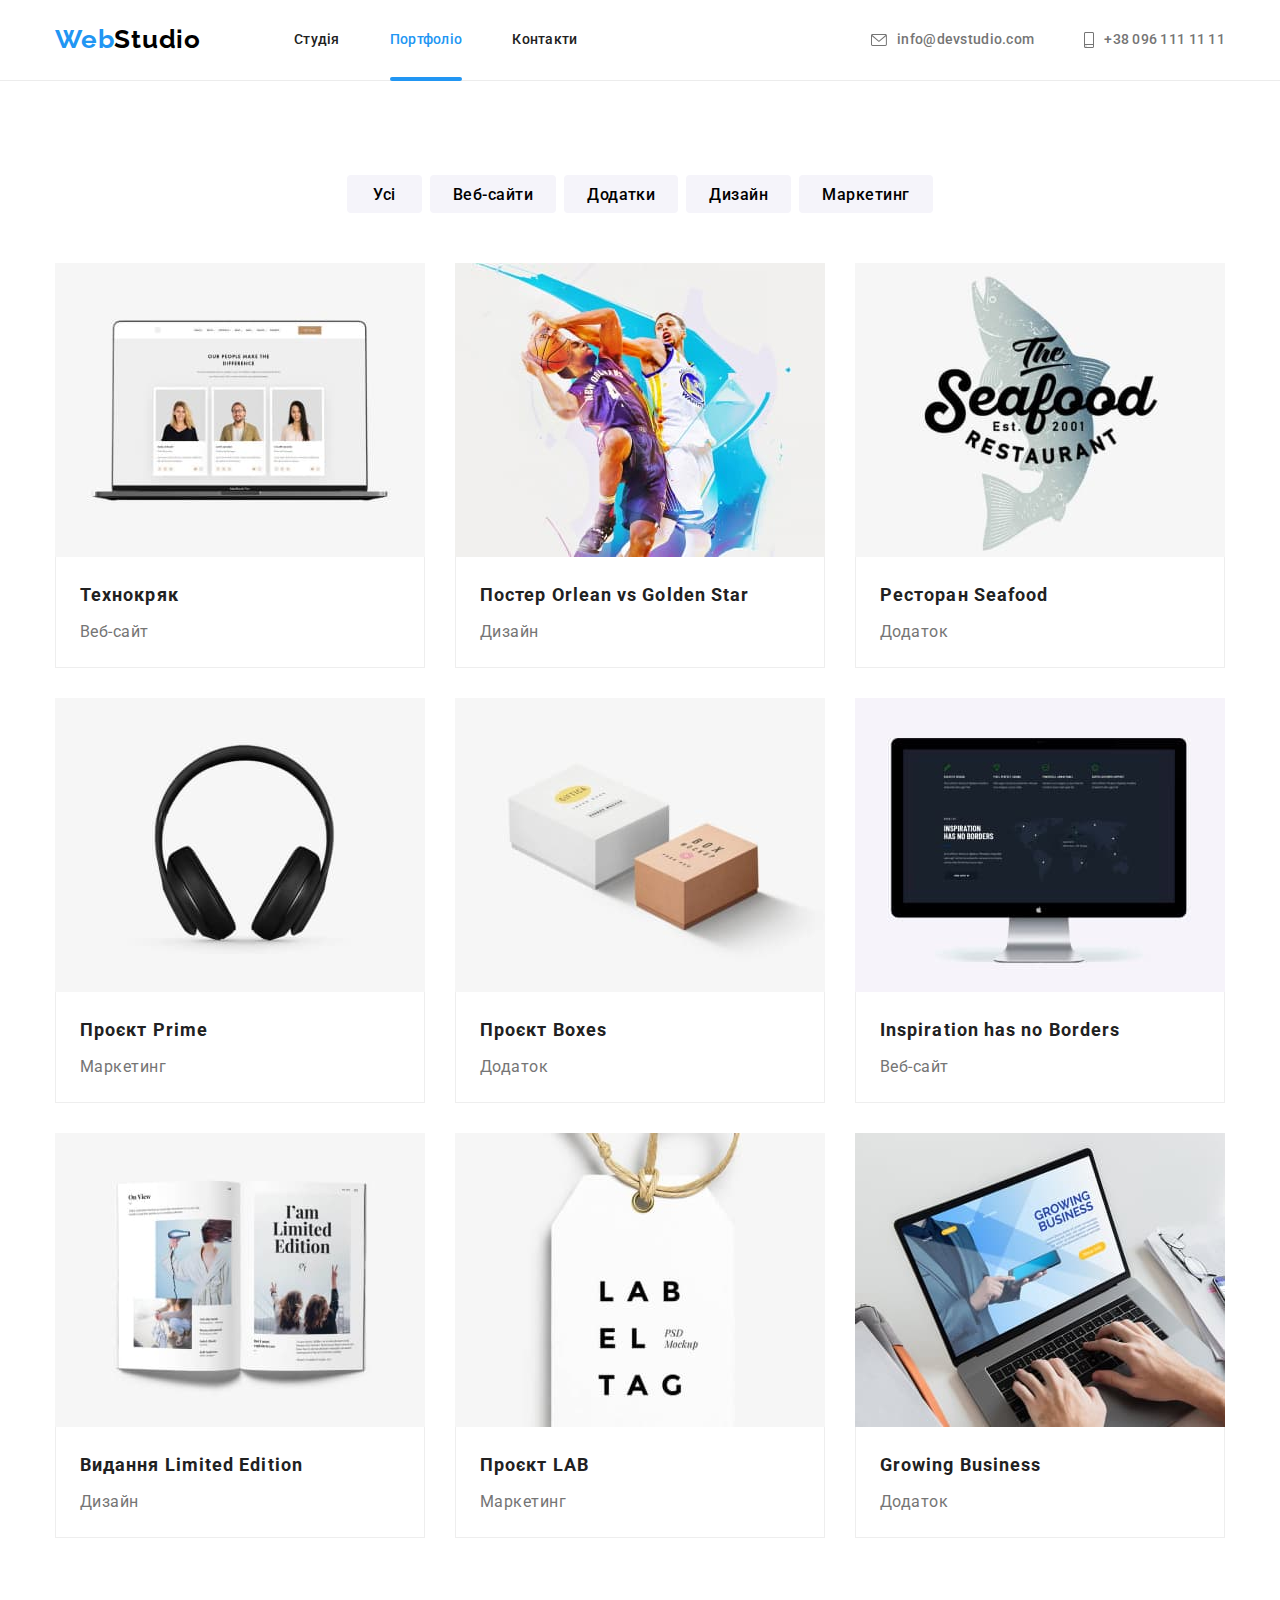
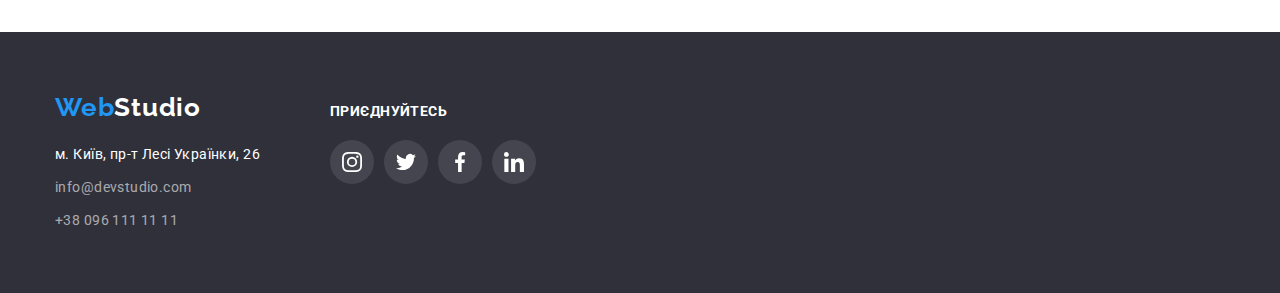
==== portfolio.html @ f7eee0b5 "start" ====
<!DOCTYPE html>
<html lang="uk">
  <head>
    <meta charset="UTF-8" />
    <meta http-equiv="X-UA-Compatible" content="IE=edge" />
    <meta name="viewport" content="width=device-width, initial-scale=1.0" />
    <title>Портфоліо</title>
    <link rel="preconnect" href="https://fonts.googleapis.com" />
    <link rel="preconnect" href="https://fonts.gstatic.com" crossorigin />
    <link
      href="https://fonts.googleapis.com/css2?family=Raleway:wght@700&family=Roboto:wght@400;500;700&display=swap"
      rel="stylesheet"
    />
    <link
      rel="stylesheet"
      href="https://cdnjs.cloudflare.com/ajax/libs/modern-normalize/1.1.0/modern-normalize.min.css"
    />
    <link rel="stylesheet" href="./css/styles.css" />
  </head>
  <body>
    <header class="main-header">
      <div class="container page-header-container">
        <nav class="site-nav">
          <a href="./index.html" class="logo head"
            ><span class="logo blue">Web</span
            ><span class="logo black">Studio</span></a
          >
          <ul class="site-nav list">
            <li class="list">
              <a href="./index.html" class="link">Студія</a>
            </li>
            <li class="list">
              <a href="./portfolio.html" class="link current">Портфоліо</a>
            </li>
            <li class="list"><a href="" class="link">Контакти</a></li>
          </ul>
        </nav>
        <ul class="contacts-nav list">
          <li class="mail list">
            <a class="link" href="mailto:info@devstudio.com">
              <svg class="contact-icon-item" width="16" height="12">
                <use href="./images/icons.svg#icon-envelope"></use></svg>info@devstudio.com</a>
          </li>
          <li class="tel list">
            <a class="link" href="tel:+380961111111">
              <svg class="contact-icon-item" width="10" height="16">
                <use href="./images/icons.svg#icon-smartphone"></use></svg>+38 096 111 11 11</a>
          </li>
        </ul>
      </div>
    </header>
    <main>
      <section class="main-section section">
        <div class="container">
          <h1 class="visually-hidden">Наше портфоліо</h1>
          <ul class="works-menu">
            <li class="menu-item">
              <button class="menu-btn ordinary" type="button">Усі</button>
            </li>
            <li class="menu-item">
              <button class="menu-btn" type="button">Веб-сайти</button>
            </li>
            <li class="menu-item">
              <button class="menu-btn" type="button">Додатки</button>
            </li>
            <li class="menu-item">
              <button class="menu-btn" type="button">Дизайн</button>
            </li>
            <li class="menu-item">
              <button class="menu-btn" type="button">Маркетинг</button>
            </li>
          </ul>
        </div>
        <div class="container">
          <ul class="works-content">
            <li class="work-content-item">
              <a href="#" class="work-content link">
              <div class="work-img-wrapper"><img
                class="work-picture"
                src="./images/p1.jpg"
                alt="ноутбук"
                width="370"
                height="294"
              />
              <p class="overlay">Ресурс пропонує комплексні пропозиції з різним рівнем функціоналу та сервісів. Все це дозволить відвідувачу отримати вичерпні відомості про компанію чи приватну особу.</p>
              </div>
              <div class="text-block">
                <h2 class="portfolio title">Технокряк</h2>
                <p class="text">Веб-сайт</p>
              </div>
            </a>
            </li>
            <li class="work-content-item">
              <a href="#" class="work-content link">
              <div class="work-img-wrapper"><img
                class="work-picture"
                src="./images/p2.jpg"
                alt="два баскетболісти з мячем"
                width="370"
                height="294"
              />
              <p class="overlay">Ресурс пропонує комплексні пропозиції з різним рівнем функціоналу та сервісів. Все це дозволить відвідувачу отримати вичерпні відомості про компанію чи приватну особу.</p>
              </div>
              <div class="text-block">
                <h2 class="portfolio title">
                  Постер <span lang="en">Orlean vs Golden Star</span>
                </h2>
                <p class="text">Дизайн</p>
              </div>
              </a>
            </li>
            <li class="work-content-item">
              <a href="#" class="work-content link">
              <div class="work-img-wrapper"><img
                class="work-picture"
                src="./images/p3.jpg"
                alt="лого ресторану"
                width="370"
                height="294"
              />
              <p class="overlay">Ресурс пропонує комплексні пропозиції з різним рівнем функціоналу та сервісів. Все це дозволить відвідувачу отримати вичерпні відомості про компанію чи приватну особу.</p>
              </div>
              <div class="text-block">
                <h2 class="portfolio title">
                  Ресторан <span lang="en">Seafood</span>
                </h2>
                <p class="text">Додаток</p>
              </div>
              </a>
            </li>
            <li class="work-content-item">
              <a href="#" class="work-content link">
              <div class="work-img-wrapper"><img
                class="work-picture"
                src="./images/p4.jpg"
                alt="навушники"
                width="370"
                height="294"
              />
              <p class="overlay">Ресурс пропонує комплексні пропозиції з різним рівнем функціоналу та сервісів. Все це дозволить відвідувачу отримати вичерпні відомості про компанію чи приватну особу.</p>
              </div>
              <div class="text-block">
                <h2 class="portfolio title">
                  Проєкт <span lang="en">Prime</span>
                </h2>
                <p class="text">Маркетинг</p>
              </div>
              </a>
            </li>
            <li class="work-content-item">
              <a href="#" class="work-content link">
              <div class="work-img-wrapper"><img
                class="work-picture"
                src="./images/p5.jpg"
                alt="дві коробки"
                width="370"
                height="294"
              />
              <p class="overlay">Ресурс пропонує комплексні пропозиції з різним рівнем функціоналу та сервісів. Все це дозволить відвідувачу отримати вичерпні відомості про компанію чи приватну особу.</p>
              </div>
              <div class="text-block">
                <h2 class="portfolio title">
                  Проєкт <span lang="en">Boxes</span>
                </h2>
                <p class="text">Додаток</p>
              </div>
              </a>
            </li>
            <li class="work-content-item">
              <a href="#" class="work-content link">
              <div class="work-img-wrapper"><img
                class="work-picture"
                src="./images/p6.jpg"
                alt="компютер єпл"
                width="370"
                height="294"
              />
              <p class="overlay">Ресурс пропонує комплексні пропозиції з різним рівнем функціоналу та сервісів. Все це дозволить відвідувачу отримати вичерпні відомості про компанію чи приватну особу.</p>
              </div>
              <div class="text-block">
                <h2 class="portfolio title" lang="en">
                  Inspiration has no Borders
                </h2>
                <p class="text">Веб-сайт</p>
              </div>
              </a>
            </li>
            <li class="work-content-item">
              <a href="#" class="work-content link">
              <div class="work-img-wrapper"><img
                class="work-picture"
                src="./images/p7.jpg"
                alt="розгонута книга"
                width="370"
                height="294"
              />
              <p class="overlay">Ресурс пропонує комплексні пропозиції з різним рівнем функціоналу та сервісів. Все це дозволить відвідувачу отримати вичерпні відомості про компанію чи приватну особу.</p>
              </div>
              <div class="text-block">
                <h2 class="portfolio title">
                  Видання <span lang="en">Limited Edition</span>
                </h2>
                <p class="text">Дизайн</p>
              </div>
              </a>
            </li>
            <li class="work-content-item">
              <a href="#" class="work-content link">
              <div class="work-img-wrapper"><img
                class="work-picture"
                src="./images/p8.jpg"
                alt="бірка з лейблом"
                width="370"
                height="294"
              />
              <p class="overlay">Ресурс пропонує комплексні пропозиції з різним рівнем функціоналу та сервісів. Все це дозволить відвідувачу отримати вичерпні відомості про компанію чи приватну особу.</p>
              </div>
              <div class="text-block">
                <h2 class="portfolio title">
                  Проєкт <span lang="en">LAB</span>
                </h2>
                <p class="text">Маркетинг</p>
              </div>
              </a>
            </li>
            <li class="work-content-item">
              <a href="#" class="work-content link">
              <div class="work-img-wrapper"><img
                class="work-picture"
                src="./images/p9.jpg"
                alt="ноутбук на якому печатають"
                width="370"
                height="294"
              />
              <p class="overlay">Ресурс пропонує комплексні пропозиції з різним рівнем функціоналу та сервісів. Все це дозволить відвідувачу отримати вичерпні відомості про компанію чи приватну особу.</p>
              </div>
              <div class="text-block">
                <h2 class="portfolio title" lang="en">Growing Business</h2>
                <p class="text">Додаток</p>
              </div>
              </a>
            </li>
          </ul>
        </div>
      </section>
    </main>
    <footer class="footer-section">
      <div class="container page-footer-container">
        <div class="footer-navigation">
        <div class="logo footer">
          <a href="./index.html" class="logo">
            <span class="logo blue">Web</span
            ><span class="logo white">Studio</span></a
          >
        </div>
        <address class="adress-nav">
          <ul class="adress-nav-list">
            <li class="adress list">
              <a
                class="adress link"
                href="https://goo.gl/maps/CPtrU1FHBa2aNyZL9"
                target="_blank"
                rel="noopener noreferrer nofollow"
                >м. Київ, пр-т Лесі Українки, 26</a
              >
            </li>
            <li class="mail list-footer">
              <a class="link" href="mailto:info@devstudio.com"
                >info@devstudio.com</a
              >
            </li>
            <li class="tel list">
              <a class="link" href="tel:+380961111111">+38 096 111 11 11</a>
            </li>
          </ul>
        </address>
        </div>
        <div class="footer-social-thumb">
            <p class="footer-suptitle">Приєднуйтесь</p>
            <ul class="footer-social list">
              <li class="footer-social-item">
                <a href="#" class="footer-social link">
                  <svg width="20" height="20" class="footer-social-icon">
                    <use href="./images/icons.svg#icon-instagram"></use>
                  </svg>
                </a>
              </li>
              <li class="footer-social-item">
                <a href="#" class="footer-social link">
                  <svg width="20" height="20" class="footer-social-icon">
                    <use href="./images/icons.svg#icon-twitter"></use>
                  </svg>
                </a>
              </li>
              <li class="footer-social-item">
                <a href="#" class="footer-social link">
                  <svg width="20" height="20" class="footer-social-icon">
                    <use href="./images/icons.svg#icon-facebook"></use>
                  </svg>
                </a>
              </li>
              <li class="footer-social-item">
                <a href="#" class="footer-social link">
                  <svg width="20" height="20" class="footer-social-icon">
                    <use href="./images/icons.svg#icon-linkedin"></use>
                  </svg>
                </a>
              </li>
            </ul>
          </div>
      </div>
    </footer>
  </body>
</html>
---- css/styles.css ----
:root {
    --primary-font: 'Roboto', sans-serif;
    --logo-font: 'Raleway', sans-serif;
    --secondaty-bg-color: #F5F4FA;
    --primary-bg-color: #FFFFFF;
    --primary-dark-color:#2F303A;
    --primery-accent-color: #2196F3;
    --title-text-color: #212121;
    --primary-text-color: #757575;
    --transition-dur-and-func: 250ms cubic-bezier(0.4, 0, 0.2, 1);
}

h1,
h2,
h3,
h4,
p {
    margin-top: 0;
    margin-bottom: 0;
}

ul, ol {
    margin-top: 0;
    margin-bottom: 0;
    padding-left: 0;
}

img {
    display: block;
    max-width: 100%;
    height: auto;
}

body {
    background-color: var(--primary-bg-color);
    color: var(--primary-text-color);
    font-family: var(--primary-font);
    letter-spacing: 0.03em;
}
.section {
    padding-top: 94px;
    padding-bottom: 94px;
}
.title {
    color: var(--title-text-color);
}
.logo {
text-decoration: none;
font-family: var(--logo-font);
font-weight: 700;
font-size: 26px;
line-height: 1.19;
letter-spacing: 0.03em;
}

.logo.head {
    margin-right: 93px;
    padding-top: 24px;
    padding-bottom: 25px;
}
.visually-hidden {
    position: absolute;
    white-space: nowrap;
    width: 1px;
    height: 1px;
    overflow: hidden;
    border: 0;
    padding: 0;
    clip: rect(0 0 0 0);
    clip-path: inset(50%);
    margin: -1px;
}
/* =====Header===== */
.container {
    margin-left: auto;
    margin-right: auto;
    width: 1200px;
    padding-left: 15px;
    padding-right: 15px;
}

.page-header-container {
    display: flex;
    align-items: center;
    justify-content: space-between;
}

.site-nav {
    display: flex;
    align-items: center;
}

.logo .blue {
    color: var(--primery-accent-color);
}
.logo .black {
    color: #000000;
}

.link {
    text-decoration: none;
}
.title {
    margin-bottom: 10px;
}

.logo .white {
    color: var(--primary-bg-color);
}
.main-header {
    background-color: var(--primary-bg-color);
    border-bottom: 1px solid #ECECEC;
}
.list {
    list-style: none;
}
.link {
    color: var(--primary-text-color);
    text-decoration: none;
    cursor: pointer;
    transition: color var(--transition-dur-and-func);
}

.link.current::after {
    content: "";
    display: block;
    position: absolute;
    left: 0;
    bottom: -1px;
    width: 100%;
    height: 4px;
    border-radius: 2px;
    background-color: var(--primery-accent-color);
}


.site-nav.list {
    display: flex;
    column-gap: 50px;
    margin-right: auto;
}

.contact-icon-item {
    align-items: center;
    justify-content: center;
    margin-right: 10px;
    fill: currentColor;
    transition: fill var(--transition-dur-and-func);
}


.mail.list {
    margin-right: 50px;
}
.site-nav .link {
    position: relative;

    display: block;
    padding-top: 32px;
    padding-bottom: 32px;

    font-family: var(--primary-font);
    font-weight: 500;
    font-size: 14px;
    line-height: 1.14;
    letter-spacing: 0.02em;
    color: var(--title-text-color);
    transition: color var(--transition-dur-and-func);
}
.contacts-nav.list {
    display: flex;
    color: var(--primary-text-color);
    font-weight: 500;
    font-size: 14px;
    line-height: 1.14;
    letter-spacing: 0.02em;
}

.site-nav .link:focus,
.site-nav .link:hover,
.site-nav .link:active {
    color: var(--primery-accent-color);

}
.site-nav .link.current {
    color: var(--primery-accent-color);
}
.contacts-nav .link:focus,
.contacts-nav .link:hover {
    color: var(--primery-accent-color);
}
.contacts-nav .link {
    display: flex;
    align-items: center;
    justify-content: center;
    padding-top: 32px;
    padding-bottom: 32px;
    color: var(--primary-text-color);
    transition: color var(--transition-dur-and-func);
}
/* ======Hero====== */
.hero {
    height: 600px;
    max-width: 1600px;
    background-color: #C4C4C4;
    text-align: center;
    background-image: linear-gradient(to right, rgba(47, 48, 58, 0.4), rgba(47, 48, 58, 0.4)),
     url(../images/heroimg.jpg);
    background-position: center;
    background-repeat: no-repeat;
    background-size: cover;
}
.hero.section {
    margin-left: auto;
    margin-right: auto;
    padding-top: 200px;
    padding-bottom: 200px;
}
.hero-title {
    width: 696px;
    margin-left: auto;
    margin-right: auto;
    margin-bottom: 30px;
    font-family: var(--primary-font);
    font-weight: 900;
    font-size: 44px;
    line-height: 1.36;
    letter-spacing: 0.06em;
    text-transform: uppercase;

    color: var(--primary-bg-color);
}
.model-open-btn {
    display: inline-block;
    min-width: 216px;
    padding: 10px 32px;
    border-radius: 4px;
    border: 0px solid transparent;
    background-color: var(--primery-accent-color);
    color: var(--primary-bg-color);
    box-shadow: 0px 4px 4px
     rgba(0, 0, 0, 0.15);

    font-family: inherit; 
    font-weight: 700;
    font-size: 15px;
    line-height: 1.88;
    letter-spacing: 0.06em;
    cursor: pointer;

    transition: background-color var(--transition-dur-and-func),
     box-shadow var(--transition-dur-and-func);
}
.model-open-btn:hover,
.model-open-btn:focus {
    background-color:#188CE8 ;
}

/* =====main===== */

.features.list {
    display: flex;
    column-gap: 30px;
}

.features-item {
    flex-basis: calc((100% - 90px) / 4);
}

.thumb {
    display: flex;
    align-items: center;
    justify-content: center;
    width: 270px;
    height: 120px;
    margin-bottom: 30px;
    background-color: var(--secondaty-bg-color);
}

.features-title {
    margin-bottom: 10px;
    font-family: var(--primary-font);
    font-weight: 700;
    font-size: 14px;
    line-height: 1.14;
    text-transform: uppercase;
    color: var(--title-text-color);
}
.features-item.text {
    font-weight: 400;
    font-size: 14px;
    line-height: 1.71;
    color: var(--primary-text-color);
}

.working.list {
display: flex;
gap: 30px;
flex-wrap: wrap;
}

.working-wrapper {
    position: relative;
}

.working-wrapper-overlay {
    position: absolute;
    display: flex;
    left: 0;
    bottom: 0;
    width: 100%;
    height: 70px;
    align-items: center;
    justify-content: center;

    font-family: var(--primary-font);
    font-weight: 700;
    font-size: 14px;
    line-height: 1.14;
    letter-spacing: 0.03em;
    text-transform: uppercase;
    color: var(--primary-bg-color);
    background-color: rgba(47, 48, 58, 0.8);
}

.working-title {
    margin-right: auto;
    margin-left: auto;
    margin-bottom: 50px;
    font-weight: 700;
    font-size: 36px;
    line-height: 1.17;
    text-align: center;
    color:var(--title-text-color)
}

.working-section {
    padding-top: 0px;
}
.team-title {
    margin-bottom: 50px;
    font-weight: 700;
    font-size: 36px;
    line-height: 1.17;
    text-align: center;
    color: var(--title-text-color);
}
.team-item.title {
    font-weight: 500;
    font-size: 16px;
    line-height: 1.19;
    text-align: center;   
}
.team-section {
    background-color: var(--secondaty-bg-color);
}
.team.list {
    display: flex;
    flex-wrap: wrap;
    gap: 30px;
}

.foto-team-card {
    margin-bottom: 30px;
}
.team-item.list {
    display: block;
    background-color: var(--primary-bg-color);
    box-shadow: 0px 1px 3px rgba(0, 0, 0, 0.12),
     0px 1px 1px rgba(0, 0, 0, 0.14),
      0px 2px 1px rgba(0, 0, 0, 0.2);
    border-radius: 0px 0px 4px 4px;
}
.team-item-text {
    margin-bottom: 16px;
    font-weight: 400;
    font-size: 16px;
    line-height: 1.19;
    text-align: center;
}

.social-link-list {
    display: flex;
    align-items: center;
    justify-content: center;
    column-gap: 10px;
    margin-bottom: 30px;
}

.social-list {
    display: flex;
    align-items: center;
    justify-content: center;
    width: 44px;
    height: 44px;
    border-radius: 50%;
    color: #AFB1B8;
    background-color: var(--primary-bg-color);
    transition: background-color var(--transition-dur-and-func);
}

.social-link-icon {
    fill: currentColor;
    transition: fill var(--transition-dur-and-func);
}
.social-list:hover,
.social-list:focus {
    background-color: var(--primery-accent-color);
}
.social-list:hover .social-link-icon,
.social-list:focus .social-link-icon {
    fill: var(--primary-bg-color);
}

/* =======clients======= */
.clients-title {
    font-weight: 700;
    font-size: 36px;
    line-height: 1.16;
    text-align: center;
    letter-spacing: 0.03em;
    color: var(--title-text-color);
    margin-bottom: 50px;
}

.clients-logo {
    display: flex;
    align-items: center;
    justify-content: center;
    gap: 30px;
}
.client-logo-item {
    display: flex;
    align-items: center;
    justify-content: center;
    width: 170px;
    height: 92px;
    border: 1px solid #AFB1B8;
    border-radius: 4px;
    transition: border-color var(--transition-dur-and-func);
}

.client.link {
    display: flex;
    align-items: center;
    justify-content: center;
    width: 100%;
    height: 100%;
    color: #AFB1B8;
    fill: currentColor;
    transition: fill var(--transition-dur-and-func);
}
.client-logo-item:hover,
.client-logo-item:focus {
    border-color: var(--primery-accent-color);
}

.client.link:hover,
.client.link:focus {
    fill: var(--primery-accent-color);
}


/* =======footer======= */

.logo.footer {
    display: block;
    margin-right: auto;
    margin-bottom: 20px;
}

.adress-nav-list {
    margin-right: auto;
}

.adress.list {
    margin-bottom: 9px;
}

.mail.list-footer {
    list-style: none;
    margin-bottom: 9px;
}
.footer-section {
    padding-top: 60px;
    padding-bottom: 60px;
    background-color: var(--primary-dark-color);
}
.adress-nav-list .link {
    text-decoration: none;
    font-style: normal;
    font-weight: 400;
    font-size: 14px;
    line-height: 1.71;
    letter-spacing: 0.03em;
    color: rgba(255, 255, 255, 0.6);
    transition: color var(--transition-dur-and-func);

}

.adress .link {
    font-style: normal;
    font-weight: 400;
    font-size: 14px;
    line-height: 1.71;
    letter-spacing: 0.03em;
    color: var(--primary-bg-color);
    transition: color var(--transition-dur-and-func);
    
}

.adress-nav-list .link:hover,
.adress-nav-list .link:focus {
    color: var(--primery-accent-color);
}

    /*=========Portfolio========  */
    .portfolio.title {
        margin-bottom: 4px;
    }
    .works-menu {
        justify-content: center;
        column-gap: 8px;
        margin-right: auto;
        margin-bottom: 50px;
        margin-left: auto;
    }
    .works-menu,
    .works-content {
        display: flex;
        list-style: none;
    }

    .works-menu .menu-btn.ordinary {
        padding: 6px 25px;
    }
    .works-menu .menu-btn {
        max-height: 38px;
        padding: 6px 22px;
        border: 1px solid transparent;
        border-radius: 4px;

        font-family: var(--primary-font);
        font-weight: 500;
        font-size: 16px;
        line-height: 1.62;
        letter-spacing: 0.03em;
        background-color: var(--secondaty-bg-color);

        transition: color var(--transition-dur-and-func),
        background-color var(--transition-dur-and-func),
        box-shadow var(--transition-dur-and-func);
    }
    .menu-btn:hover,
    .menu-btn:focus {
        color: var(--primary-bg-color);
        background-color: var(--primery-accent-color);
        box-shadow: 0px 3px 1px rgba(0, 0, 0, 0.1),
            0px 1px 2px rgba(0, 0, 0, 0.08),
            0px 2px 2px rgba(0, 0, 0, 0.12);
        cursor: pointer;
    }

    .work-content.link {
        display: block;
        width: 294px;
        width: 370px;
        transition: box-shadow var(--transition-dur-and-func);
    }
    .work-content.link:hover,
    .work-content.link:focus {
        box-shadow: 0px 1px 1px rgba(0, 0, 0, 0.12),
            0px 4px 4px rgba(0, 0, 0, 0.06),
            1px 4px 6px rgba(0, 0, 0, 0.16);
    }

    .works-content {
        flex-wrap: wrap;
        gap: 30px;
    }
    .work-content-item {
        flex-basis: calc((100% - 60px) / 3);
    }

    .work-content-item .title {
            font-weight: 700;
            font-size: 18px;
            line-height: 2;
            letter-spacing: 0.06em;
    }
    .work-content-item .text {
        font-weight: 400;
        font-size: 16px;
        line-height: 1.88;
    }

    .work-img-wrapper {
        position: relative;
        overflow: hidden;
    }

    .overlay {
        position: absolute;
        top: 0;
        left: 0;
        width: 100%;
        height: 100%;
        padding: 63px 24px;
        overflow: auto;

        font-family: var(--primary-font);
        font-weight: 400;
        font-size: 18px;
        line-height: 1.55;
        letter-spacing: 0.03em;
        color: var(--primary-bg-color);
        background-color: rgba(33, 150, 243, 0.9);
        
        transform: translateY(101%);
        transition: transform var(--transition-dur-and-func);
    }

    .work-content.link:hover .overlay,
    .work-content.link:focus .overlay {
        transform: translateY(0%);
    }

    .text-block {
        padding: 20px 24px;
        border: 1px solid #EEEEEE;
        border-top: 0;
    }

    .page-footer-container {
        display: flex;
        align-items: baseline;
    }
    .footer-navigation {
        margin-right: 70px;
    }

    .footer-social.list {
        display: flex;
        column-gap: 10px;
    }

    .footer-suptitle {
        margin-bottom: 20px;
        font-weight: 700;
        font-size: 14px;
        line-height: 1.14;
        letter-spacing: 0.03em;
        text-transform: uppercase;  
        color: var(--primary-bg-color);
    }

    .footer-social.link {
        display: flex;
        align-items: center;
        justify-content: center;
        width: 44px;
        height: 44px;
        padding: 12px;
        fill: var(--primary-bg-color);
        background: rgba(255, 255, 255, 0.1);
        border-radius: 50%;

        transition: background-color var(--transition-dur-and-func);
    }

    .footer-social.link:hover,
    .footer-social.link:focus {
        background-color: var(--primery-accent-color);
    }

    .backdrop {
        position: fixed;
        top: 0;
        left: 0;
        z-index: 100;
        width: 100%;
        height: 100%;
        background-color: rgba(0, 0, 0, 0.2);

        transition: opacity var(--transition-dur-and-func), visibility var(--transition-dur-and-func);
    }

    .backdrop.is-hidden {
        visibility: hidden;
        opacity: 0;
        pointer-events: none;
    }

    .modal {
        position: absolute;
        top: 50%;
        left: 50%;
        transform: translate( -50%, -50%);
        width: 528px;
        height: 581px;
        background-color: var(--primary-bg-color);
    }

    .modal-close-btn {
        position: absolute;
        top: 8px;
        right: 8px;
        display: flex;
        align-items: center;
        justify-content: center;
        width: 30px;
        height: 30px;
        border: 1px solid rgba(0, 0, 0, 0.1);
        background-color: var(--primary-bg-color);
        border-radius: 50%;
        padding: 0;
        cursor: pointer;
    }
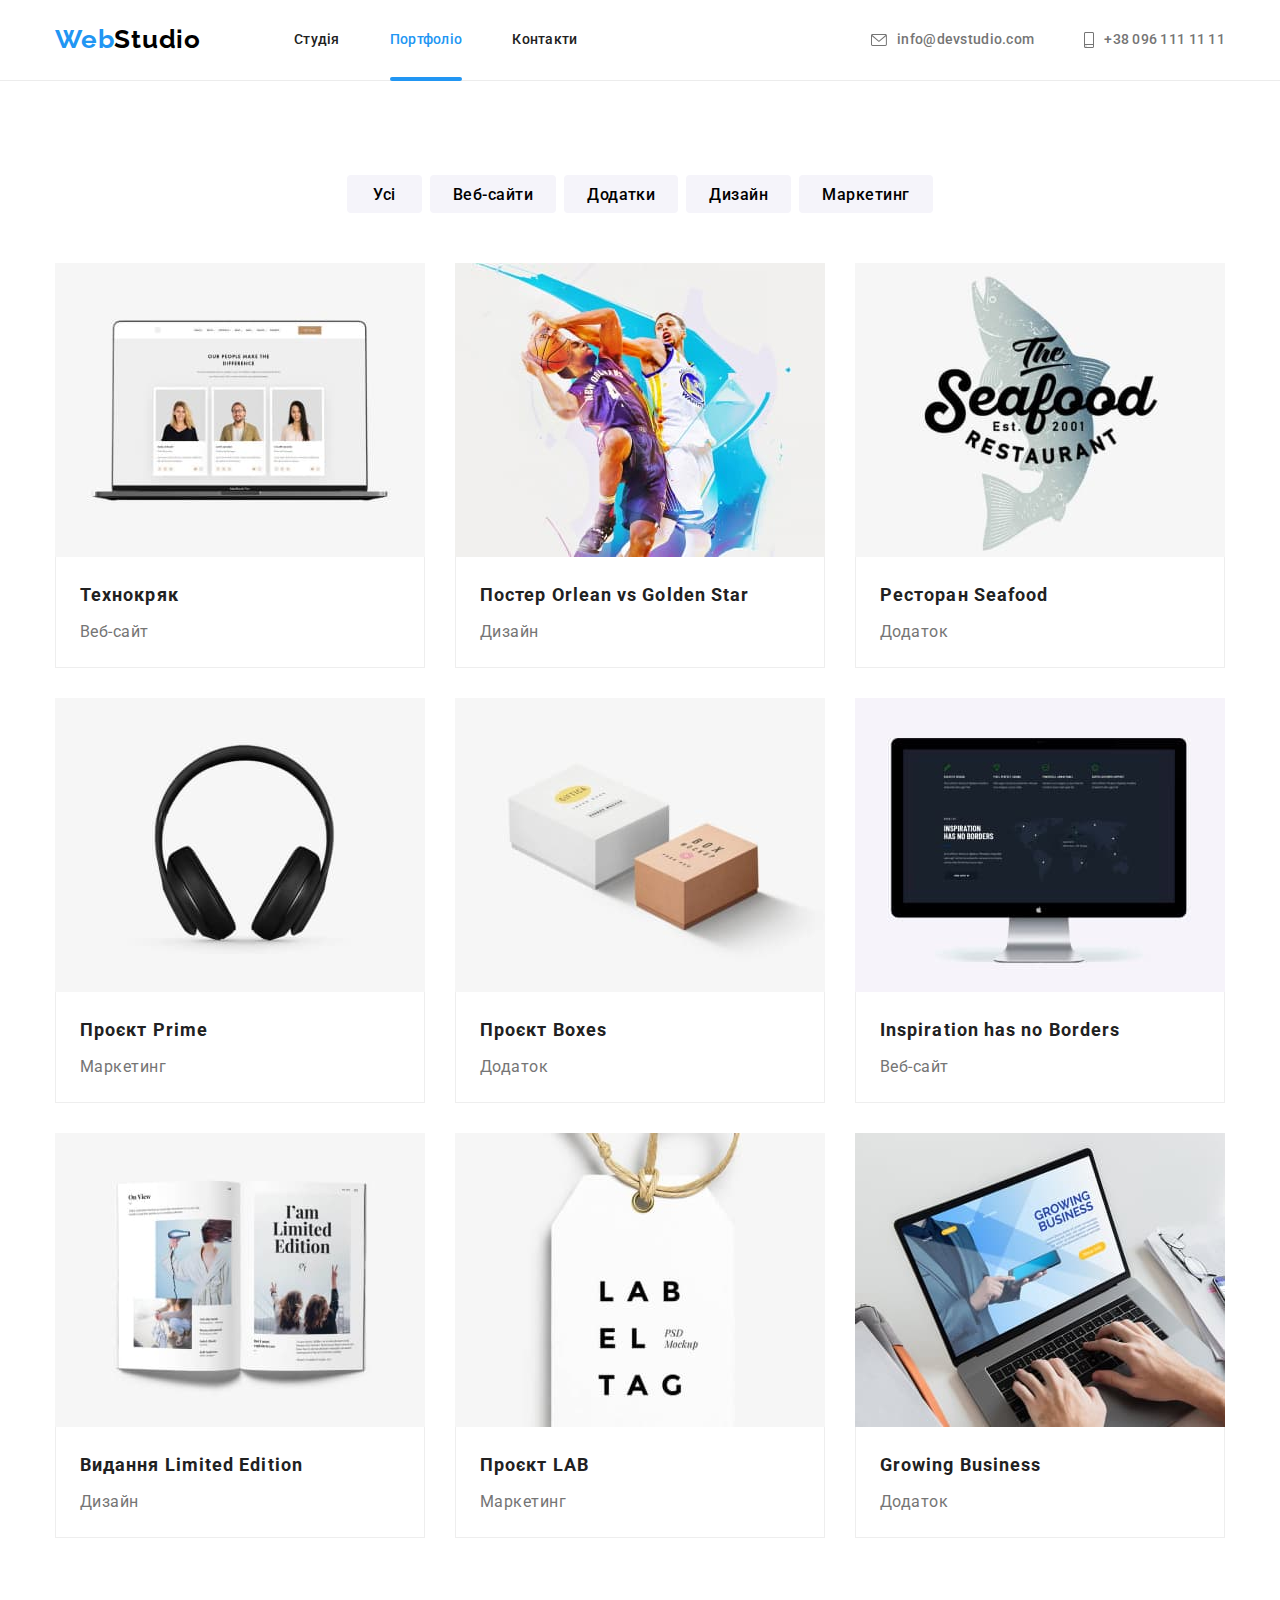
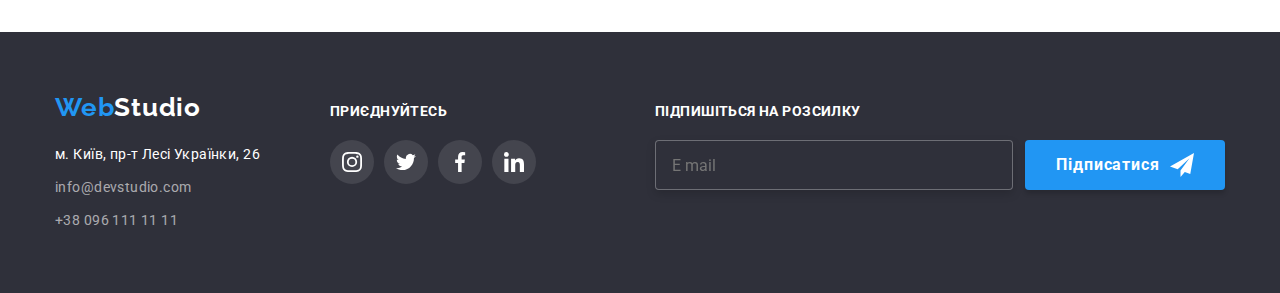
==== commit d055d67c: "finish" ====
--- a/portfolio.html
+++ b/portfolio.html
@@ -308,6 +308,19 @@
               </li>
             </ul>
           </div>
+          <form class="footer-form">
+            <p class="footer-form-text">Підпишіться на розсилку</p>
+            <div class="footer-form-thumb">
+            <label class="footer-form-field">
+              <input class="footer-form-input" name="email" type="email" placeholder="E mail" required>
+            </label>
+            <button class="footer-form-btn" type="submit">Підписатися
+              <svg class="footer-form-icon" width="24" height="24">
+                <use href="./images/icons.svg#icon-send"></use>
+              </svg>
+            </button>
+            </div>
+          </form>
       </div>
     </footer>
   </body>
--- a/css/styles.css
+++ b/css/styles.css
@@ -637,6 +637,10 @@
     }
     .footer-navigation {
         margin-right: 70px;
+    }
+
+    .footer-social-thumb {
+        margin-right: 93px;
     }
 
     .footer-social.list {
@@ -715,4 +719,230 @@
         border-radius: 50%;
         padding: 0;
         cursor: pointer;
-    }+    }
+
+    /* ================footer form================ */
+.footer-form {
+    margin-left: auto;
+}
+
+    .footer-form-text {
+        margin-bottom: 20px;
+        font-weight: 700;
+        font-size: 14px;
+        line-height: 1.14;
+        letter-spacing: 0.03em;
+        text-transform: uppercase;
+        color: var(--primary-bg-color);
+    }
+
+    .footer-form-thumb {
+        display: flex;
+        align-items: center;
+        justify-content: center;
+    }
+
+    .footer-form-field {
+        margin-right: 12px;
+    }
+
+    .footer-form-input {
+        height: 50px;
+        width: 358px;
+        padding-top: 15px;
+        padding-bottom: 15px;
+        padding-left: 16px;
+        background-color: var(--primary-dark-color);
+        border: 1px solid rgba(255, 255, 255, 0.3);
+        filter: drop-shadow(0px 4px 4px rgba(0, 0, 0, 0.15));
+        border-radius: 4px;
+        color: var(--primary-bg-color);
+    }
+
+    .footer-form-btn {
+        display: inline-flex;
+        align-items: center;
+        justify-content: center;
+        min-width: 200px;
+        height: 50px;
+        padding: 10px 28px;
+        color: var(--primary-bg-color);
+        fill: currentColor;
+        background: #2196F3;
+        box-shadow: 0px 4px 4px rgba(0, 0, 0, 0.15);
+        border-radius: 4px;
+        border: 0px solid transparent;
+
+        font-weight: 700;
+        font-size: 16px;
+        line-height: 1.88;
+        text-align: center;
+        letter-spacing: 0.06em;
+        
+        cursor: pointer;
+    }
+
+    .footer-form-icon {
+        margin-left: 10px;
+    }
+
+    /* ==============Modal window form============== */
+
+    .modal-window-form {
+        display: flex;
+        flex-direction: column;
+        padding: 40px;
+    }
+
+    .modal-form-title {
+        margin-bottom: 12px;
+        font-weight: 700;
+        font-size: 20px;
+        line-height: 1.15;
+        text-align: center;
+        letter-spacing: 0.03em;
+        
+        color: var(--title-text-color);
+    }
+
+    .modal-form-field {
+        margin-bottom: 10px;
+
+        font-weight: 400;
+        font-size: 12px;
+        line-height: 1.17;
+
+        letter-spacing: 0.01em;
+    }
+
+    .form-field-wrapper {
+        position: relative;
+        display: block;
+        margin-top: 4px;
+    }
+
+    .modal-form-input {
+        width: 100%;
+        height: 40px;
+        padding-left: 42px;
+        font: inherit;
+        border: 1px solid rgba(33, 33, 33, 0.2);
+        border-radius: 4px;
+        transition: border-color var(--transition-dur-and-func);
+    }
+
+    .modal-form-icon {
+        position: absolute;
+        top: 50%;
+        left: 0;
+        transform: translateY(-50%);
+        margin-left: 12px;
+        transition: fill var(--transition-dur-and-func);
+    }
+
+    .modal-form-textarea {
+        display: block;
+        width: 100%;
+        height: 120px;
+        margin-top: 4px;
+        padding: 12px 16px;
+        resize: none;
+        border: 1px solid rgba(33, 33, 33, 0.2);
+        border-radius: 4px;
+        transition: border-color var(--transition-dur-and-func);
+    }
+
+    .modal-form-textarea::placeholder {
+        font-weight: 400;
+        font-size: 12px;
+        line-height: 1.17;
+        letter-spacing: 0.01em;
+        
+        color: rgba(117, 117, 117, 0.5);
+    }
+
+    .modal-form-textarea:focus {
+        border-color: var(--primery-accent-color);
+        outline: none;
+    }
+
+    .modal-form-input:focus {
+        border-color: var(--primery-accent-color);
+        outline: none;
+    }
+    .modal-form-input:focus + .modal-form-icon {
+        fill: var(--primery-accent-color);
+    }
+
+    .modal-form-check-own {
+        width: 16px;
+        height: 15px;
+        margin-right: 8px;
+        border: 2px solid var(--title-text-color);
+        fill: var(--primary-bg-color);
+        border-radius: 2px;
+    }
+
+    .modal-form-check:checked + .modal-form-check-own {
+        background-color: var(--primery-accent-color);
+        border-color: var(--primery-accent-color);
+    }
+
+    .modal-form-check:checked + .modal-form-check-own .modal-form-check-icon {
+        display: block;
+    }
+
+    .modal-form-check-icon {
+        display: none;
+    }
+
+    .modal-form-check:focus + .modal-form-check-own {
+        box-shadow: 0 0 0 2px rgba(0,0,255,0.7);
+    }
+
+    .modal-form-check-filed {
+        display: flex;
+        align-items: center;
+        margin-left: auto;
+        margin-right: auto;
+        margin-bottom: 30px;
+        font-weight: 400;
+        font-size: 14px;
+        line-height: 1.71;
+        letter-spacing: 0.03em;
+
+        cursor: pointer;
+    }
+
+    .form-policy-link {
+        font-weight: 400;
+        font-size: 14px;
+        line-height: 1.71;
+        letter-spacing: 0.03em;
+        color: var(--primery-accent-color);
+    }
+
+    .modal-form-btn {
+        width: 200px;
+        height: 50px;
+        margin-right: auto;
+        margin-left: auto;
+        font-weight: 700;
+        font-size: 16px;
+        line-height: 1.87;
+        text-align: center;
+        letter-spacing: 0.06em;
+        color: var(--primary-bg-color);
+
+        background-color: var(--primery-accent-color);
+        border: 1px solid transparent;
+        box-shadow: 0px 4px 4px rgba(0, 0, 0, 0.15);
+        border-radius: 4px;
+
+        cursor: pointer;
+    }
+
+    .modal-form-btn:hover,
+    .modal-form-btn:focus {
+        background-color: #188CE8
+    }
